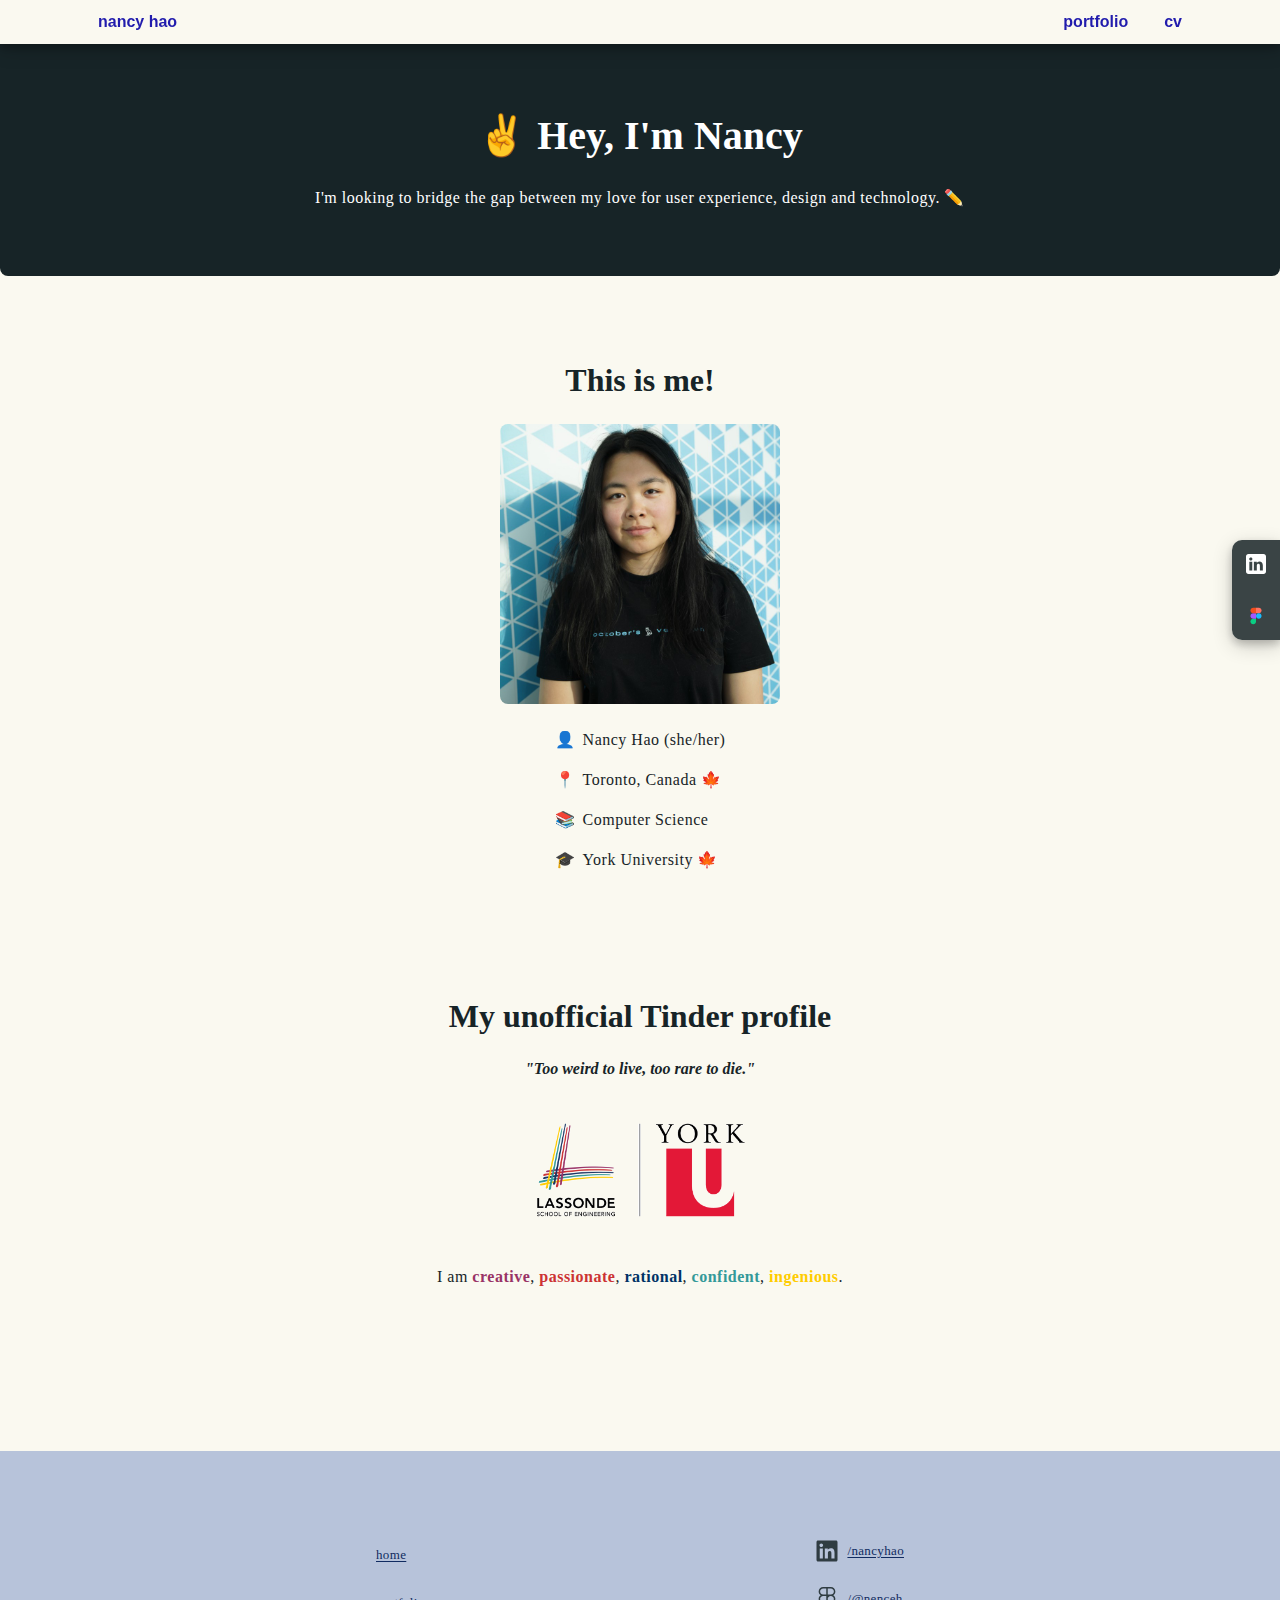
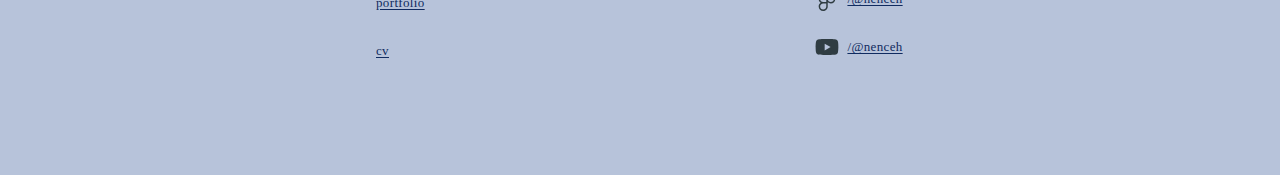
==== index.html @ 144ed4f7 "Initial migrate v2" ====
<!DOCTYPE html>
<html lang="en">
  <head>
    <meta charset="UTF-8">
    <meta name="viewport" content="width=device-width, initial-scale=1.0">
    <title>Nancy Hao | Welcome!</title>

    <link rel="stylesheet" href="css/styles.css">
    <script src="https://ajax.googleapis.com/ajax/libs/jquery/3.7.1/jquery.min.js"></script>
    <script type="text/javascript" src="js/global.js"></script>
    <link rel="icon" type="image/x-icon" href="images/icon/n.svg">
  </head>

  <header class = "topnav-container">
    <div class = "topnav">
      <a id = name href="index.html">nancy hao</a>
      <ul>
        <li> <a href="portfolio.html">portfolio</a>
        <li> <a href="cv.html">cv</a>
      </ul>
    </div>
  </header>
  
  <section id = "find-me">
    <ul class="flex-col">  
      <li><a href="https://www.linkedin.com/in/nancyhao/" target="_blank">
        <svg height="100%" style="fill-rule:evenodd;clip-rule:evenodd;stroke-linejoin:round;stroke-miterlimit:2;" version="1.1" viewBox="0 0 512 512" width="100%" xml:space="preserve" xmlns="http://www.w3.org/2000/svg" xmlns:serif="http://www.serif.com/" xmlns:xlink="http://www.w3.org/1999/xlink"><path d="M449.446,0c34.525,0 62.554,28.03 62.554,62.554l0,386.892c0,34.524 -28.03,62.554 -62.554,62.554l-386.892,0c-34.524,0 -62.554,-28.03 -62.554,-62.554l0,-386.892c0,-34.524 28.029,-62.554 62.554,-62.554l386.892,0Zm-288.985,423.278l0,-225.717l-75.04,0l0,225.717l75.04,0Zm270.539,0l0,-129.439c0,-69.333 -37.018,-101.586 -86.381,-101.586c-39.804,0 -57.634,21.891 -67.617,37.266l0,-31.958l-75.021,0c0.995,21.181 0,225.717 0,225.717l75.02,0l0,-126.056c0,-6.748 0.486,-13.492 2.474,-18.315c5.414,-13.475 17.767,-27.434 38.494,-27.434c27.135,0 38.007,20.707 38.007,51.037l0,120.768l75.024,0Zm-307.552,-334.556c-25.674,0 -42.448,16.879 -42.448,39.002c0,21.658 16.264,39.002 41.455,39.002l0.484,0c26.165,0 42.452,-17.344 42.452,-39.002c-0.485,-22.092 -16.241,-38.954 -41.943,-39.002Z"/></svg>
      </a>
  
      <li><a href="https://www.figma.com/@nenceh" target="_blank">
        <svg style="enable-background:new 0 0 3000 3000;" version="1.1" viewBox="0 0 3000 3000" xml:space="preserve" xmlns="http://www.w3.org/2000/svg" xmlns:xlink="http://www.w3.org/1999/xlink"><style type="text/css">
          .st0{fill:#0ACF83;}
          .st1{fill:#A259FF;}
          .st2{fill:#F24E1E;}
          .st3{fill:#FF7262;}
          .st4{fill:#1ABCFE;}
        </style><path class="st0" d="M1083.333374,2750c230,0,416.666626-186.666748,416.666626-416.666748v-416.666626h-416.666626  c-230.000061,0-416.666687,186.666626-416.666687,416.666626S853.333313,2750,1083.333374,2750z" id="path0_fill"/><path class="st1" d="M666.666687,1500c0-230,186.666626-416.666748,416.666687-416.666748H1500v833.333374  h-416.666626C853.333313,1916.666626,666.666687,1730,666.666687,1500z" id="path1_fill"/><path class="st2" d="M666.666687,666.666626C666.666687,436.666656,853.333313,250,1083.333374,250H1500  v833.333252h-416.666626C853.333313,1083.333252,666.666687,896.666626,666.666687,666.666626z" id="path1_fill_1_"/><path class="st3" d="M1500,250h416.666626c230.000122,0,416.666626,186.666656,416.666626,416.666626  s-186.666504,416.666626-416.666626,416.666626H1500V250z" id="path2_fill"/><path class="st4" d="M2333.333252,1500c0,230-186.666504,416.666626-416.666626,416.666626S1500,1730,1500,1500  s186.666626-416.666748,416.666626-416.666748S2333.333252,1270,2333.333252,1500z" id="path3_fill"/></svg>
      </a>
    </ul>
  </section>

  <body>
    <section class = "page-banner-container">
      <div class = "page-banner flex-col">
        <h1>✌ Hey, I'm Nancy</h1>
        <p> I'm looking to bridge the gap between my love for user experience, design and technology. ✏️</p>
      </div>
    </section>

    <div class = "body-content landing">
      <main class="flex-col">
        <section id = "about-me" class="flex-col">
          <h2 class="section-title">This is me!</h2>
          <section class="section-body">
            <div id="about-me-info">
              <ul class="flex-col">
                <li>Nancy Hao (she/her)</li>
                <li>Toronto, Canada 🍁</li>
                <li>Computer Science</li>
                <li>York University 🍁</li>
              </ul>
            </div>
            <figure id = "about-me-pic" class="media">
              <img src="images/headshot-2019.jpg" alt="A picture of me!">
              <!-- <figcaption></figcaption> -->
            </figure>
          </section>
        </section>

        <section id = "tinder-bio" class="flex-col">
          <h2 class="section-title">My unofficial Tinder profile</h2>
          <section class="section-body flex-col">
            <blockquote>"Too weird to live, too rare to die."</blockquote>
            <!-- <img src="/images/tinder-bio.png" id = "tinder-bio-pic" alt = "A collage of some of the things I love!"> </img> -->
            
            <figure class="media">
              <img src="images/lassonde-yu.png" id = "school-pic" alt = "The logo of the university I attend.">
              <!-- <figcaption></figcaption> -->
            </figure>
          
            <p>I am <span id = "creative"> creative</span>, <span id = "passionate">passionate</span>, <span id = "rational">rational</span>, <span id = "confident">confident</span>, <span id="ingenious">ingenious</span>.</p>
          </section>
        </section>
      </main>
    </div>

    <footer class = "footer">
      <div class="footer-sitemap">
        <nav class = "footer-primary">
          <ul>
            <li><a href="index.html">home</a></li>
            <li><a href="portfolio.html">portfolio</a></li>
            <li><a href="cv.html">cv</a></li>
          </ul>
        </nav>
        <nav class="footer-secondary">
          <ul>
            <li><a href="https://www.linkedin.com/in/nancyhao/" target="_blank" class="btn-icon"> <!-- linkedin -->
              <div class="btn-icon-padding">
                <svg xmlns="http://www.w3.org/2000/svg" viewBox="0 0 448 512"><path d="M416 32H31.9C14.3 32 0 46.5 0 64.3v383.4C0 465.5 14.3 480 31.9 480H416c17.6 0 32-14.5 32-32.3V64.3c0-17.8-14.4-32.3-32-32.3zM135.4 416H69V202.2h66.5V416zm-33.2-243c-21.3 0-38.5-17.3-38.5-38.5S80.9 96 102.2 96c21.2 0 38.5 17.3 38.5 38.5 0 21.3-17.2 38.5-38.5 38.5zm282.1 243h-66.4V312c0-24.8-.5-56.7-34.5-56.7-34.6 0-39.9 27-39.9 54.9V416h-66.4V202.2h63.7v29.2h.9c8.9-16.8 30.6-34.5 62.9-34.5 67.2 0 79.7 44.3 79.7 101.9V416z"/></svg>
              </div>
              /nancyhao
            </a></li>
            <li><a href="https://www.figma.com/@nenceh" target="_blank" class="btn-icon"> <!-- figma -->
              <div class="btn-icon-padding">
                <svg xmlns="http://www.w3.org/2000/svg" viewBox="0 0 384 512"><path d="M14 95.8C14 42.9 56.9 0 109.8 0H274.2C327.1 0 370 42.9 370 95.8C370 129.3 352.8 158.8 326.7 175.9C352.8 193 370 222.5 370 256C370 308.9 327.1 351.8 274.2 351.8H272.1C247.3 351.8 224.7 342.4 207.7 326.9V415.2C207.7 468.8 163.7 512 110.3 512C57.5 512 14 469.2 14 416.2C14 382.7 31.2 353.2 57.2 336.1C31.2 319 14 289.5 14 256C14 222.5 31.2 193 57.2 175.9C31.2 158.8 14 129.3 14 95.8zM176.3 191.6H109.8C74.2 191.6 45.4 220.4 45.4 256C45.4 291.4 74 320.2 109.4 320.4C109.5 320.4 109.7 320.4 109.8 320.4H176.3V191.6zM207.7 256C207.7 291.6 236.5 320.4 272.1 320.4H274.2C309.7 320.4 338.6 291.6 338.6 256C338.6 220.4 309.7 191.6 274.2 191.6H272.1C236.5 191.6 207.7 220.4 207.7 256zM109.8 351.8C109.7 351.8 109.5 351.8 109.4 351.8C74 352 45.4 380.8 45.4 416.2C45.4 451.7 74.6 480.6 110.3 480.6C146.6 480.6 176.3 451.2 176.3 415.2V351.8H109.8zM109.8 31.4C74.2 31.4 45.4 60.2 45.4 95.8C45.4 131.4 74.2 160.2 109.8 160.2H176.3V31.4H109.8zM207.7 160.2H274.2C309.7 160.2 338.6 131.4 338.6 95.8C338.6 60.2 309.7 31.4 274.2 31.4H207.7V160.2z"/></svg>
              </div>
              /@nenceh
            </a></li>
            <li><a href="https://www.youtube.com/@nenceh" target="_blank" class="btn-icon"> <!-- youtube -->
              <div class="btn-icon-padding">
                  <svg xmlns="http://www.w3.org/2000/svg" viewBox="0 0 576 512"><path d="M549.7 124.1c-6.3-23.7-24.8-42.3-48.3-48.6C458.8 64 288 64 288 64S117.2 64 74.6 75.5c-23.5 6.3-42 24.9-48.3 48.6-11.4 42.9-11.4 132.3-11.4 132.3s0 89.4 11.4 132.3c6.3 23.7 24.8 41.5 48.3 47.8C117.2 448 288 448 288 448s170.8 0 213.4-11.5c23.5-6.3 42-24.2 48.3-47.8 11.4-42.9 11.4-132.3 11.4-132.3s0-89.4-11.4-132.3zm-317.5 213.5V175.2l142.7 81.2-142.7 81.2z"/></svg>
              </div>
              /@nenceh
            </a></li>
          </ul>
        </nav>
      </div>
    </footer>
  </body>  
</html>
---- css/styles.css ----
@charset "UTF-8";
@media screen and (min-width: 892px) {
  .topnav a {
    font-size: 16px;
    font-weight: 800;
    line-height: 20px;
    letter-spacing: 0;
    font-family: "Verdana", "Geneva", "Tahoma", sans-serif;
  }
}
@media screen and (max-width: 891px) {
  .topnav a {
    font-size: 14px;
    font-weight: 800;
    line-height: 16px;
    letter-spacing: 0;
    font-family: "Verdana", "Geneva", "Tahoma", sans-serif;
  }
}
.topnav-container {
  position: fixed;
  width: 100%;
  top: 0;
  left: 0;
  background-color: #FAF9F0;
  box-shadow: 0 4px 8px 0 rgba(0, 0, 0, 0.2), 0 6px 20px 0 rgba(0, 0, 0, 0.19);
  z-index: 10;
  display: flex;
  align-content: center;
  justify-content: space-between;
}

.topnav {
  display: flex;
  align-items: center;
  justify-content: space-between;
  width: 100%;
  max-width: 1440px;
  padding: 0;
  margin: 0;
}
.topnav ul {
  display: flex;
  align-items: center;
  gap: 1em;
  list-style-type: none;
}
.topnav a {
  text-align: center;
  text-decoration: none;
  padding: 12px 10px;
}
.topnav a:hover, .topnav a :active {
  text-decoration: underline;
}
.topnav a.active {
  color: #172427;
  font-style: italic;
  text-decoration: underline;
}

/* GLOBAL */
*, :after, :before {
  margin: 0;
  padding: 0;
  box-sizing: border-box;
}

html {
  scroll-behavior: smooth;
}

#find-me {
  background-color: rgba(23, 36, 39, 0.85);
  border-radius: 10px 0 0 10px;
  position: fixed;
  right: 0;
  top: 60%;
  box-shadow: 0 4px 8px 0 rgba(0, 0, 0, 0.2), 0 6px 20px 0 rgba(0, 0, 0, 0.19);
  z-index: 1;
  padding: 0;
  transition: all 0.4s;
}
#find-me ul {
  gap: 4px;
  padding: 0;
  list-style-type: none;
}
#find-me ul li {
  line-height: 0;
  transition: background-color 0.3s ease;
  border-radius: 10px 0 0 10px;
}
#find-me ul li svg {
  margin: 12px;
  padding: 2px;
  height: 24px;
  width: 24px;
  fill: #FFF;
}
#find-me ul li:first-child {
  border-top-left-radius: 10px;
}
#find-me ul li:last-child {
  border-bottom-left-radius: 10px;
}
#find-me img {
  width: 24px;
  height: auto;
}

.page-banner {
  background-color: #172427;
  color: #FFF;
  text-align: center;
  border-radius: 0 0 8px 8px;
  transition: 0.4s ease-in;
  display: flex;
  justify-content: center;
  align-items: center;
}
.page-banner span {
  padding-bottom: 2px;
}
.page-banner span.highlight-1 {
  background: linear-gradient(to bottom, transparent 50%, lightcoral 50%);
}
.page-banner span.highlight-2 {
  background: linear-gradient(to bottom, transparent 50%, teal 50%);
}
.page-banner-items {
  justify-content: center;
  align-items: center;
}
.page-banner img {
  height: 100%;
  width: 100%;
  background-position: center;
  -o-object-fit: cover;
     object-fit: cover;
}
.page-banner ul.breadcrumbs {
  display: flex;
  list-style-type: none;
  justify-content: center;
}
.page-banner ul.breadcrumbs li {
  position: relative;
}
.page-banner ul.breadcrumbs li:not(:first-child):before {
  transition: border-left-color 0.4s ease-in;
  position: absolute;
  left: -16px;
  top: calc(50% - 6px);
  border-bottom: 6px solid transparent;
  border-left: 8px solid #FFF;
  border-top: 6px solid transparent;
  content: "";
}

.flex-col {
  display: flex;
  flex-flow: column;
}

.showcase {
  display: flex;
  flex-flow: column nowrap;
  justify-content: center;
  gap: 64px;
}

@media screen and (max-width: 480px) {
  .topnav-container {
    padding: 0 20px;
    position: absolute;
  }
  .body-content {
    justify-content: center;
    margin: 0 24px;
  }
}
@media screen and (min-width: 892px) {
  body {
    margin: 40px auto 0;
  }
  body .topnav-container, body p, body li, body img, body label {
    font-size: 16px;
    font-weight: 400;
    line-height: 28px;
    letter-spacing: 0.5px;
    font-family: "Trebuchet MS";
  }
  body h1 {
    font-size: 40px;
    font-weight: 800;
    line-height: 64px;
    letter-spacing: 0;
    font-family: "Trebuchet MS";
  }
  body h2 {
    font-size: 32px;
    font-weight: 800;
    line-height: 48px;
    letter-spacing: 0;
    font-family: "Trebuchet MS";
  }
  body h3 {
    font-size: 27px;
    font-weight: 800;
    line-height: 40px;
    letter-spacing: 0;
    font-family: "Trebuchet MS";
  }
  body h4 {
    font-size: 22px;
    font-weight: 800;
    line-height: 32px;
    letter-spacing: 0;
    font-family: "Trebuchet MS";
  }
  body h5 {
    font-size: 19px;
    font-weight: 800;
    line-height: 32px;
    letter-spacing: 0;
    font-family: "Trebuchet MS";
  }
  body h6 {
    font-size: 16px;
    font-weight: 800;
    line-height: 16px;
    letter-spacing: 0;
    font-family: "Trebuchet MS";
  }
  body button#to-top, body figcaption, body figcaption li, body ul.toggle-filters label, body sup, body .footer-primary li, body .footer-secondary a {
    font-size: 13px;
    font-weight: 400;
    line-height: 20px;
    letter-spacing: 0.35px;
    font-family: "Trebuchet MS";
  }
  svg {
    width: 24px;
    height: 24px;
  }
  .btn-icon, .btn-secondary, .btn-primary, button#to-top {
    font-size: 16px;
    font-weight: 800;
    line-height: 24px;
    letter-spacing: 0.5px;
    font-family: "Trebuchet MS";
    padding: 12px 20px;
  }
  .btn-icon svg, .btn-secondary svg, .btn-primary svg, button#to-top svg {
    top: calc(50% - 12px);
  }
  button#to-top {
    font-size: 13px;
    font-weight: 800;
    line-height: 20px;
    letter-spacing: 0.35px;
    font-family: "Trebuchet MS";
    padding: 10px 20px;
    bottom: 40px;
    right: 70px;
    gap: 4px;
  }
  button.panel-control {
    font-size: 13px;
    font-weight: 800;
    line-height: 20px;
    letter-spacing: 0.35px;
    font-family: "Trebuchet MS";
    padding: 8px 20px;
  }
  .body-content p, .extra p, figcaption, .panel-control, .panel-container, .section-body ul, .section-body ol, .section-body hr, div.gen-text {
    width: 100%;
  }
  main, .page-banner p.desc, .info-container > .info, .footer-sitemap {
    width: calc(6 * (100% + 24px) / 12 - 24px);
  }
  .topnav-container {
    padding: 0 88px;
  }
  .page-banner {
    padding: 64px 100px;
    gap: 16px;
  }
  .page-banner ul.breadcrumbs {
    gap: 26px;
  }
  .info-container #project-info {
    margin: 40px 0 120px;
  }
  .info-container .info {
    gap: 8px;
    margin: 40px 0 80px;
  }
  footer.footer {
    margin-top: 80px;
    padding: 80px 100px 100px;
  }
  footer.footer li {
    height: 48px;
  }
  .body-content {
    flex-direction: row-reverse;
    margin: 0 100px;
    gap: 24px;
    align-items: flex-start;
  }
  .body-content.landing {
    padding-top: 80px;
    padding-bottom: 80px;
  }
  .body-content main {
    gap: 120px;
  }
  .body-content main p.break {
    margin-top: 28px;
  }
  .body-content main p.disclaimer {
    padding: 40px 18px 24px;
    line-height: 32px;
    font-style: italic;
  }
  .body-content main span.highlight {
    padding-bottom: 2px;
    background: linear-gradient(to bottom, transparent 50%, #FCE04F 50%);
  }
  .body-content main section {
    scroll-margin-top: 64px;
    gap: 20px;
  }
  .body-content main section .section-body {
    gap: 16px;
  }
  .body-content main figure {
    padding: 24px 0;
  }
  .body-content main figure.media {
    gap: 12px;
  }
  .body-content main figure.restrict img {
    max-height: 600px;
  }
  .body-content ul, .body-content ol {
    gap: 16px;
    padding-left: 32px;
  }
  .body-content ul li, .body-content ol li {
    line-height: 24px;
  }
  .body-content ul ul, .body-content ul ol, .body-content ol ul, .body-content ol ol {
    width: 100%;
    gap: 8px;
    margin-top: 8px;
  }
  .body-content ul + p, .body-content ol + p {
    padding-top: 8px;
  }
  .body-content figcaption ul, .body-content figcaption ol {
    gap: 8px;
    padding-top: 8px;
    padding-bottom: 12px;
  }
  .body-content .toc {
    font-size: 16px;
    font-weight: 800;
    line-height: 28px;
    letter-spacing: 0.5px;
    font-family: "Trebuchet MS";
    top: 80px;
    position: sticky;
    padding-left: 64px;
  }
  .body-content .toc .toc-label {
    padding-bottom: 8px;
  }
  .body-content .toc ol {
    flex-flow: column nowrap;
    gap: 0;
    padding-left: 3px;
  }
  .body-content .toc ol li {
    font-size: 13px;
    font-weight: 800;
    line-height: 20px;
    letter-spacing: 0.35px;
    font-family: "Trebuchet MS";
    line-height: 16px;
    list-style-type: none;
  }
  .body-content .toc ol li::before {
    content: "";
    position: absolute;
    background-color: rgba(23, 36, 39, 0.55);
    width: 1px;
    top: 0;
    bottom: 0;
    left: 0;
  }
  .body-content .toc ol li a {
    vertical-align: top;
    padding: 12px 8px 12px 16px;
    min-height: 48px;
    text-decoration: none;
  }
  .body-content .toc ol li a.in-page-current {
    color: #211CAD;
  }
  .body-content .toc ol li a.in-page-current:after {
    content: "";
    position: absolute;
    background-color: #2E27F3;
    left: 0;
    top: 2px;
    bottom: 2px;
    width: 5px;
  }
  .body-content .toc ol, .body-content .toc li {
    width: -moz-fit-content;
    width: fit-content;
  }
  nav[role=navigation], .extra {
    width: calc(3 * (100% + 24px) / 12 - 24px);
  }
  .extra {
    align-self: flex-end;
  }
  .panel-container .panel {
    margin-top: 16px;
  }
  .entry-list {
    gap: 40px;
  }
  .entry-list .portfolio-entry {
    height: 200px;
    align-items: flex-end;
    justify-content: flex-end;
    border-radius: 8px;
    overflow: hidden;
    gap: 24px;
  }
  .entry-list .portfolio-entry figure {
    position: absolute;
    top: 0;
    left: 0;
    bottom: 0;
    right: 0;
  }
  .entry-list .portfolio-entry figure img {
    border-radius: 0;
    max-height: 100%;
  }
  .entry-list .portfolio-entry-info {
    justify-content: flex-end;
    z-index: 1;
    padding: 8px 16px;
    width: calc(5 * (100% + 24px) / 6 - 24px - 32px);
    height: 100%;
    background: linear-gradient(to left, rgba(0, 0, 0, 0.5) 50%, rgba(0, 0, 0, 0) 100%);
    color: white;
  }
  .entry-list .portfolio-entry-info .desc .fa {
    font-size: 18px;
  }
  .entry-list .portfolio-entry#fs_matcha figure svg {
    margin-left: 40px;
    width: 180px;
    height: 180px;
  }
  section#about-me .section-body {
    flex-direction: column-reverse;
    gap: 24px;
  }
  section#about-me .section-body #about-me-pic {
    width: 280px;
  }
  .early-regex .input {
    margin-top: 8px;
  }
  .early-regex .input input {
    padding: 8px;
    padding-left: 16px;
  }
  .early-regex-result {
    margin: 20px 16px 0;
  }
  #ts-albums .gen-text {
    height: 200px;
    padding: 16px 24px;
  }
  #ts-albums .gen-text #generate-lyric {
    font-size: 21px;
    font-weight: 600;
    line-height: 32px;
    letter-spacing: 1.5px;
    font-family: "Libre Bodoni", serif;
  }
  #yt-titles .gen-text {
    height: 280px;
    padding: 0 40px;
  }
  #yt-titles .gen-text #generate-title {
    font-size: 21px;
    font-weight: 600;
    line-height: 28px;
    letter-spacing: 0;
    font-family: "Roboto", "Arial", sans-serif;
    padding: 20px 4px 12px;
  }
  #yt-titles .gen-text #generate-views {
    font-size: 16px;
    font-weight: 400;
    line-height: 16px;
    letter-spacing: 0;
    font-family: "Roboto", "Arial", sans-serif;
    padding: 0 4px;
  }
  #yt-titles .gen-text .screen {
    border-radius: 12px;
    height: 120px;
  }
  #yt-titles .gen-text .control {
    padding: 16px 24px;
    border-top-width: 12px;
  }
  #yt-titles .gen-text .control div {
    gap: 16px;
  }
  #yt-titles .gen-text .control div svg {
    width: 20px;
    height: 20px;
  }
  ul.toggle-filters li {
    margin: 0;
    margin-right: 8px;
    line-height: 32px;
  }
  ul.toggle-filters li label {
    padding: 6px 12px;
  }
}
@media screen and (max-width: 1102px) {
  #project-info, nav[role=navigation], .page-banner p.desc, .info-container > .info, .section-title, .body-content p, .extra p, figcaption, .panel-container, .section-body ul, .section-body ol, .section-body hr, div.gen-text, .footer-sitemap {
    width: calc(6 * (100% + 24px) / 8 - 24px);
  }
  .info-container .info {
    margin-bottom: 0;
  }
  .body-content {
    flex-direction: column;
    align-items: center;
    gap: 64px;
  }
  .body-content main {
    width: 100%;
  }
  .body-content .toc {
    border: none;
    position: static;
    padding-left: 0;
  }
  .body-content .toc .toc-label {
    padding-bottom: 16px;
  }
  .body-content .toc ol {
    flex-flow: column wrap;
    max-height: 160px;
    gap: 0;
    justify-content: space-between;
    width: 100%;
    padding-left: 16px;
  }
  .body-content .toc ol li {
    flex: 1;
    min-width: 20%;
    width: auto;
    border: none;
    list-style-type: decimal;
  }
  .body-content .toc ol li::before {
    content: none;
  }
  .body-content .toc ol li a {
    padding: 0;
    text-decoration: underline;
  }
  .body-content .toc ol li a.in-page-current {
    color: #172427;
  }
  .body-content .toc ol li a.in-page-current:after {
    content: none;
  }
  .extra {
    width: 100%;
    align-self: flex-start;
  }
  section#about-me .section-body {
    flex-direction: row;
    gap: 40px;
  }
  section#about-me .section-body #about-me-pic {
    width: 260px;
  }
  .entry-list {
    padding-top: 80px;
    padding-bottom: 80px;
    width: 100%;
  }
  .entry-list .portfolio-entry {
    height: 200px;
    justify-content: flex-start;
  }
  .entry-list .portfolio-entry figure {
    height: 200px;
    position: static;
    width: calc(4 * (100% + 24px) / 8 - 24px);
  }
  .entry-list .portfolio-entry figure img {
    border-radius: 0;
    max-height: 100%;
  }
  .entry-list .portfolio-entry-info {
    justify-content: flex-start;
    padding: 8px 16px 0 0;
    width: calc(4 * (100% + 24px) / 8 - 24px);
    height: 100%;
    background: none;
    color: #172427;
  }
  .entry-list .portfolio-entry#fs_matcha figure {
    justify-content: center;
  }
  .entry-list .portfolio-entry#fs_matcha figure svg {
    width: 180px;
    height: 180px;
  }
}
@media screen and (max-width: 891px) {
  body {
    margin: 40px auto 0;
  }
  body .topnav-container, body p, body li, body img, body label {
    font-size: 14px;
    font-weight: 400;
    line-height: 24px;
    letter-spacing: 0.25px;
    font-family: "Trebuchet MS";
  }
  body h1 {
    font-size: 32px;
    font-weight: 800;
    line-height: 48px;
    letter-spacing: 0;
    font-family: "Trebuchet MS";
  }
  body h2 {
    font-size: 27px;
    font-weight: 800;
    line-height: 40px;
    letter-spacing: 0;
    font-family: "Trebuchet MS";
  }
  body h3 {
    font-size: 22px;
    font-weight: 800;
    line-height: 32px;
    letter-spacing: 0;
    font-family: "Trebuchet MS";
  }
  body h4 {
    font-size: 19px;
    font-weight: 800;
    line-height: 32px;
    letter-spacing: 0;
    font-family: "Trebuchet MS";
  }
  body h5 {
    font-size: 16px;
    font-weight: 800;
    line-height: 16px;
    letter-spacing: 0;
    font-family: "Trebuchet MS";
  }
  body h6 {
    font-size: 12px;
    font-weight: 800;
    line-height: 24px;
    letter-spacing: 0;
    font-family: "Trebuchet MS";
  }
  body figcaption, body figcaption li, body ul.toggle-filters label, body sup, body .footer-primary li, body .footer-secondary a {
    font-size: 11px;
    font-weight: 400;
    line-height: 16px;
    letter-spacing: 0.5px;
    font-family: "Trebuchet MS";
  }
  body #project-info, body nav[role=navigation], body .page-banner p.desc, body .info-container > .info, body .section-title, body .body-content p, body .extra p, body figcaption, body .panel-container, body .section-body ul, body .section-body ol, body .section-body hr, body div.gen-text, body .footer-sitemap {
    max-width: 499px;
    width: 100%;
  }
  svg {
    width: 16px;
    height: 16px;
  }
  .btn-icon, .btn-secondary, .btn-primary, button#to-top {
    font-size: 14px;
    font-weight: 800;
    line-height: 16px;
    letter-spacing: 0.5px;
    font-family: "Trebuchet MS";
    padding: 12px 16px;
  }
  .btn-icon svg, .btn-secondary svg, .btn-primary svg, button#to-top svg {
    top: calc(50% - 8px);
  }
  button#to-top {
    font-size: 11px;
    font-weight: 800;
    line-height: 16px;
    letter-spacing: 0.5px;
    font-family: "Trebuchet MS";
    gap: 4px;
    padding: 12px 20px;
    right: 16px;
    bottom: 16px;
  }
  button.panel-control {
    font-size: 11px;
    font-weight: 800;
    line-height: 16px;
    letter-spacing: 0.5px;
    font-family: "Trebuchet MS";
    padding: 8px 16px;
  }
  .topnav-container {
    padding: 0 70px;
  }
  .page-banner {
    padding: 40px 70px;
    gap: 8px;
  }
  .page-banner ul.breadcrumbs {
    gap: 27px;
  }
  .info-container {
    margin: 0 70px;
  }
  .info-container #project-info {
    margin: 24px 0 80px;
  }
  .info-container .info {
    margin-top: 24px;
    gap: 4px;
  }
  footer.footer {
    margin-top: 40px;
    padding: 40px 70px 80px;
  }
  footer.footer li {
    height: 40px;
  }
  .body-content {
    gap: 80px;
    margin: 0 70px;
  }
  .body-content.landing {
    padding-top: 40px;
    padding-bottom: 40px;
  }
  .body-content ul, .body-content ol {
    gap: 12px;
    padding-left: 28px;
  }
  .body-content ul ul, .body-content ul ol, .body-content ol ul, .body-content ol ol {
    gap: 4px;
    margin-top: 4px;
  }
  .body-content ul + p, .body-content ol + p {
    padding-top: 4px;
  }
  .body-content figcaption ul, .body-content figcaption ol {
    gap: 4px;
    padding-top: 4px;
    padding-bottom: 8px;
  }
  .body-content .toc {
    font-size: 14px;
    font-weight: 800;
    line-height: 24px;
    letter-spacing: 0.25px;
    font-family: "Trebuchet MS";
  }
  .body-content .toc li {
    font-size: 11px;
    font-weight: 800;
    line-height: 16px;
    letter-spacing: 0.5px;
    font-family: "Trebuchet MS";
  }
  .body-content .toc li a {
    height: 36px;
  }
  .body-content main {
    gap: 80px;
  }
  .body-content main p.break {
    margin-top: 24px;
  }
  .body-content main p.disclaimer {
    padding: 24px 16px 16px;
    line-height: 28px;
    font-style: italic;
  }
  .body-content main span.highlight {
    padding-bottom: 2px;
    background: linear-gradient(to bottom, transparent 48%, #FCE04F 48%);
  }
  .body-content main section {
    scroll-margin-top: 64px;
    gap: 16px;
  }
  .body-content main section .section-body {
    gap: 12px;
  }
  .body-content main figure {
    padding: 16px 0 24px;
  }
  .body-content main figure.media {
    gap: 8px;
  }
  .body-content main figure.restrict img {
    max-height: 500px;
  }
  section#about-me .section-body {
    gap: 24px;
  }
  section#about-me .section-body #about-me-pic {
    width: 200px;
  }
  .panel-container .panel {
    margin-top: 12px;
  }
  .early-regex .input {
    margin-top: 4px;
  }
  .early-regex .input input {
    padding: 8px;
    padding-left: 12px;
  }
  .early-regex-result {
    margin: 16px 12px 0;
  }
  #ts-albums .gen-text {
    height: 160px;
    padding: 8px 16px;
  }
  #ts-albums .gen-text #generate-lyric {
    font-size: 17px;
    font-weight: 600;
    line-height: 28px;
    letter-spacing: 1px;
    font-family: "Libre Bodoni", serif;
  }
  #yt-titles .gen-text {
    height: 220px;
    padding: 0 24px;
  }
  #yt-titles .gen-text #generate-title {
    font-size: 18px;
    font-weight: 600;
    line-height: 24px;
    letter-spacing: 0;
    font-family: "Roboto", "Arial", sans-serif;
    padding: 16px 4px 8px;
  }
  #yt-titles .gen-text #generate-views {
    font-size: 14px;
    font-weight: 400;
    line-height: 16px;
    letter-spacing: 0;
    font-family: "Roboto", "Arial", sans-serif;
    padding: 0 4px;
  }
  #yt-titles .gen-text .screen {
    border-radius: 8px;
    height: 80px;
  }
  #yt-titles .gen-text .control {
    padding: 12px 16px;
    border-top-width: 4px;
  }
  #yt-titles .gen-text .control div {
    gap: 12px;
  }
  ul.toggle-filters li {
    margin: 0;
    margin-right: 4px;
    line-height: 28px;
  }
  ul.toggle-filters li label {
    padding: 6px 12px;
  }
  .entry-list {
    padding-top: 40px;
    padding-bottom: 40px;
    gap: 40px;
  }
  .entry-list .portfolio-entry {
    gap: 20px;
    height: 180px;
    justify-content: flex-start;
  }
  .entry-list .portfolio-entry figure {
    height: 100%;
    position: static;
    width: calc(4 * (100% + 20px) / 8 - 20px);
  }
  .entry-list .portfolio-entry figure img {
    border-radius: 0;
    max-height: 100%;
  }
  .entry-list .portfolio-entry-info {
    justify-content: flex-start;
    padding: 8px 16px 0 0;
    width: calc(4 * (100% + 20px) / 8 - 20px);
    height: 100%;
    background: none;
    color: #172427;
  }
  .entry-list .portfolio-entry-info .desc .fa {
    font-size: 16px;
  }
  .entry-list .portfolio-entry#fs_matcha figure {
    justify-content: center;
  }
  .entry-list .portfolio-entry#fs_matcha figure svg {
    width: 164px;
    height: 164px;
  }
}
@media screen and (max-width: 631px) {
  .topnav-container {
    padding: 0 40px;
  }
  .page-banner {
    padding: 24px 40px;
  }
  .info-container {
    margin: 0 40px;
  }
  .info-container #project-info {
    margin: 24px 0 80px;
  }
  footer.footer {
    padding: 40px 40px 80px;
  }
  footer.footer .footer-secondary {
    padding-right: 24px;
  }
  section#about-me .section-body {
    flex-direction: column-reverse;
  }
  section#about-me .section-body #about-me-pic {
    max-width: 50%;
  }
  .body-content {
    margin: 0 40px;
  }
  .body-content .toc ol {
    max-height: 200px;
  }
  .entry-list {
    gap: 40px;
  }
  .entry-list .portfolio-entry {
    position: relative;
    height: 160px;
    align-items: flex-end;
    justify-content: flex-end;
  }
  .entry-list .portfolio-entry figure {
    width: 100%;
    position: absolute;
    top: 0;
    left: 0;
    bottom: 0;
    right: 0;
  }
  .entry-list .portfolio-entry-info {
    justify-content: flex-end;
    z-index: 1;
    padding: 8px 16px;
    width: calc(100% - 32px);
    height: 100%;
    background: linear-gradient(to left, rgba(0, 0, 0, 0.5) 50%, rgba(0, 0, 0, 0) 100%);
    color: #FFF;
  }
  .entry-list .portfolio-entry#fs_matcha figure {
    justify-content: flex-start;
  }
  .entry-list .portfolio-entry#fs_matcha figure svg {
    margin-left: 24px;
    width: 180px;
    height: 180px;
  }
}
@media screen and (max-width: 479px) {
  .topnav-container {
    padding: 0 24px;
  }
  .info-container {
    margin: 0 24px;
  }
  .info-container #project-info {
    margin: 24px 0 64px;
  }
  footer.footer {
    padding: 40px 24px 80px;
  }
  .body-content {
    margin: 0 24px;
  }
  #ts-albums .gen-text {
    height: 180px;
    padding: 16px;
  }
  #yt-titles .gen-text {
    height: 240px;
    padding: 0 16px;
  }
  section#about-me .section-body #about-me-pic {
    max-width: 60%;
  }
}
@media screen and (min-width: 1150px) {
  .toc ol {
    list-style-type: none;
    display: flex;
    flex-flow: column nowrap;
  }
}
@media (hover: hover), (-ms-high-contrast: none) and (pointer: fine) {
  a:hover {
    color: #736EF7;
  }
  .body-content nav.toc li a:hover {
    text-decoration: underline;
    color: #736EF7;
  }
  #find-me li:hover {
    background-color: #172427;
  }
  button#to-top:hover {
    background-color: #172427;
  }
  .page-banner:hover {
    background-color: #f69051;
    color: #172427;
  }
  .page-banner:hover span.highlight-1 {
    background: linear-gradient(to bottom, transparent 50%, #FCE04F 50%);
  }
  .page-banner:hover span.highlight-2 {
    background: linear-gradient(to bottom, transparent 50%, lightblue 50%);
  }
  .page-banner:hover ul.breadcrumbs li:before {
    border-left-color: #000;
  }
  .btn-primary:hover {
    background-color: #736EF7;
  }
  .entry-list .portfolio-entry:hover {
    box-shadow: 0 2px 8px 4px rgba(0, 0, 0, 0.3);
    border-radius: 0;
  }
  ul.toggle-filters label:active {
    letter-spacing: 0.8px;
  }
  footer a:hover {
    color: #736EF7;
  }
  footer a:hover svg {
    fill: #736EF7;
  }
}
/* BODY */
body {
  background-color: #FAF9F0;
  color: #172427;
  overflow-x: hidden;
  text-underline-offset: 2px;
}
body li a {
  display: inline-block;
}
body a {
  color: #211CAD;
  transition: color 0.3s;
}
body a:active {
  color: #736EF7;
}
body main ul {
  padding: 0 0 0 32px;
}
body main ul li > * {
  display: inline;
}
body main ul li::marker {
  vertical-align: bottom;
  color: #000;
}
body main code, body main pre {
  font-size: 0.9em;
  line-height: 24px;
  color: #5F161E;
  background-color: #B7C3DA;
  padding: 1px 4px 2px;
  width: 100%;
}

.info-container {
  align-items: center;
}
.info-container .info {
  display: flex;
  align-items: center;
}

.body-content {
  display: flex;
  justify-content: center;
  height: auto;
}
.body-content main section {
  align-items: center;
}
.body-content main section .section-body {
  align-items: center;
}
.body-content main section .section-title {
  text-align: center;
}
.body-content main figure {
  line-height: 0;
}
.body-content main figure, .body-content main figure iframe {
  width: 100%;
}
.body-content main figure .figma {
  height: 500px;
}
.body-content main figure.media {
  display: flex;
  flex-direction: column;
  align-items: center;
}
.body-content main figure img {
  width: 100%;
  height: auto;
  border-radius: 8px;
  -o-object-fit: cover;
     object-fit: cover;
}
.body-content main figure.restrict img {
  width: auto;
}
.body-content main .section-note {
  font-size: smaller;
  margin-top: 64px;
}
.body-content .toc, .body-content .extra {
  height: 100%;
}
.body-content ul, .body-content ol {
  display: flex;
  flex-direction: column;
}
.body-content .toc .toc-label {
  font-weight: bold;
  width: -moz-fit-content;
  width: fit-content;
}
.body-content .toc ol {
  display: flex;
  padding: 0 16px;
}
.body-content .toc ol li {
  text-underline-offset: 2px;
  font-weight: bold;
  position: relative;
}
.body-content .toc ol li:first-child:before {
  top: 2px;
}
.body-content .toc ol li:last-child:before {
  bottom: 2px;
}
.body-content .toc ol li a:active {
  text-decoration: underline;
  color: #736EF7;
}
.body-content .toc a {
  color: #172427;
}

.extra {
  display: flex;
  flex-direction: column;
  align-items: center;
}

.btn-icon, .btn-secondary, .btn-primary, button#to-top {
  display: flex;
  gap: 8px;
  border-radius: 8px;
  transition: all 0.4s;
  cursor: pointer;
}

button#to-top {
  position: fixed;
  align-items: center;
  border-radius: 100px;
  z-index: 1;
  background-color: rgba(23, 36, 39, 0.85);
  border: none;
  color: #FFF;
}
button#to-top svg {
  fill: #FFF;
}
button#to-top:active {
  background-color: #172427;
}

.btn-primary {
  background-color: #1E53BA;
  color: #FFF;
  border: none;
  box-shadow: 0 10px 18px -8px rgba(16, 43, 96, 0.45);
}
.btn-primary svg {
  fill: white;
}
.btn-primary:active {
  background-color: #736EF7;
}
.btn-primary.panel-control {
  position: relative;
  margin: 16px 0;
  border-radius: 80px;
  justify-content: center;
  cursor: pointer;
  width: 100%;
}
.btn-primary.panel-control svg {
  position: absolute;
  right: 10px;
  transform: rotate(0);
  transition: transform 0.8s;
}
.btn-primary.panel-control svg.rotate {
  transform: rotate(180deg);
}

.btn-secondary {
  background-color: #173D87;
  color: #FFF;
  border: none;
}
.btn-secondary svg {
  fill: white;
}

.btn-icon {
  padding: 0;
  border: none;
  border-radius: 64px;
  background: transparent;
}
.btn-icon-padding {
  padding: 8px;
  line-height: 0;
  transition: background-color 0.2s ease;
}

aside.back-to-top {
  visibility: hidden;
  opacity: 0;
  transition: opacity 0.4s;
}

.panel {
  display: none;
  width: 90%;
}
.panel-items, .panel-container {
  display: flex;
  flex-direction: column;
  align-items: center;
  gap: 16px;
}
.panel-items > *, .panel figcaption {
  width: 100% !important;
}

.early-regex {
  width: 100%;
}
.early-regex .input {
  display: flex;
  border: 1px solid #172427;
  gap: 4px;
}
.early-regex .input input {
  border: none;
  background: transparent;
  flex: 1;
}
.early-regex .input input:focus {
  outline: none;
  color: #172427;
}

section#about-me .section-body {
  display: flex;
  justify-content: center;
  align-items: center;
  width: 100%;
}
section#about-me .section-body #about-me-info ul {
  list-style: none;
  width: 100%;
  padding-left: 0;
}
section#about-me .section-body #about-me-info ul li {
  position: relative;
}
section#about-me .section-body #about-me-info ul li:before {
  display: inline-block;
  width: 18px;
  text-align: center;
  margin-right: 10px;
}
section#about-me .section-body #about-me-info ul li:nth-child(1):before {
  content: "👤";
}
section#about-me .section-body #about-me-info ul li:nth-child(2):before {
  content: "📍";
}
section#about-me .section-body #about-me-info ul li:nth-child(3):before {
  content: "📚";
}
section#about-me .section-body #about-me-info ul li:nth-child(4):before {
  content: "🎓";
}
section#about-me .section-body figure#about-me-pic {
  padding: 0;
}

#tinder-bio blockquote {
  font-style: italic;
  font-weight: 600;
}
#tinder-bio #school-pic {
  width: 40%;
  height: auto;
}
#tinder-bio span {
  font-weight: bold;
}
#tinder-bio span#creative {
  color: #993366;
}
#tinder-bio span#passionate {
  color: #cc3333;
}
#tinder-bio span#rational {
  color: #003366;
}
#tinder-bio span#confident {
  color: #339999;
}
#tinder-bio span#ingenious {
  color: #ffcc00;
}
#tinder-bio p {
  text-align: center;
}

.project-showcase {
  margin-left: 20%;
  line-height: 200%;
}
.project-showcase h2 {
  margin-top: 5%;
}
.project-showcase section {
  padding-top: 2%;
}

#project-info {
  scroll-margin-top: 64px;
  display: flex;
  justify-content: center;
  flex-wrap: wrap;
  gap: 16px 20px;
  text-align: center;
  margin: 0 var(--margin-desktop);
  font-family: monospace, "Courier New", Courier;
}

.project-info-item {
  min-width: 100px;
}
.project-info-item .subtitle {
  font-weight: bold;
}

.entry-list .portfolio-entry {
  position: relative;
  transition: all 0.4s;
  display: flex;
  flex-direction: row;
  border-radius: 8px;
  overflow: hidden;
  box-shadow: 2px 3px 8px 0 rgba(0, 0, 0, 0.2);
}
.entry-list .portfolio-entry:active {
  box-shadow: 0 2px 8px 4px rgba(0, 0, 0, 0.3);
  border-radius: 0;
}
.entry-list .portfolio-entry > a {
  position: absolute;
  top: 0px;
  right: 0px;
  bottom: 0px;
  left: 0px;
  z-index: 2;
}
.entry-list .portfolio-entry-info {
  text-align: end;
  gap: 8px;
}
.entry-list .portfolio-entry-info .desc {
  width: 100%;
}
.entry-list .portfolio-entry-thumbnail {
  padding: 0 !important;
}
.entry-list .portfolio-entry-thumbnail img {
  transition: all 0.4s;
  min-height: 100%;
}
.entry-list .portfolio-entry#fs_matcha figure {
  background-color: #B7C5C8;
  display: flex;
  align-items: center;
}
.entry-list .portfolio-entry#fs_matcha figure svg path {
  fill: #135842;
}

ul.toggle-filters {
  display: block;
  list-style: none;
  padding-left: 0;
}
ul.toggle-filters li {
  display: inline;
  padding: 0;
}
ul.toggle-filters li label {
  display: inline-block;
  outline: 1px solid #172427;
  outline-offset: -1px;
  border-radius: 16px;
  white-space: nowrap;
  -webkit-user-select: none;
     -moz-user-select: none;
          user-select: none;
  transition: all 0.4s;
  cursor: pointer;
  line-height: 100%;
  white-space: normal;
}
ul.toggle-filters li label:active {
  letter-spacing: 0.8px;
}
ul.toggle-filters li input[type=checkbox] {
  display: none;
}
ul.toggle-filters li input[type=checkbox]:checked + label {
  color: #172427;
}
ul.toggle-filters li input[type=checkbox][name=ts-album][id=ts-album10]:checked + label {
  outline: 2px solid #efc180;
  outline-offset: -2px;
  background-color: #efc180;
  color: #FFF;
}
ul.toggle-filters li input[type=checkbox][name=ts-album][id=ts-album13]:checked + label {
  outline: 2px solid #c788e5;
  outline-offset: -2px;
  background-color: #c788e5;
  color: #FFF;
}
ul.toggle-filters li input[type=checkbox][name=ts-album][id=ts-album11]:checked + label {
  outline: 2px solid #af2b1a;
  outline-offset: -2px;
  background-color: #af2b1a;
  color: #FFF;
}
ul.toggle-filters li input[type=checkbox][name=ts-album][id=ts-album14]:checked + label {
  outline: 2px solid #5c8bf4;
  outline-offset: -2px;
  background-color: #5c8bf4;
  color: #FFF;
}
ul.toggle-filters li input[type=checkbox][name=ts-album][id=ts-album6]:checked + label {
  outline: 2px solid #333341;
  outline-offset: -2px;
  background-color: #333341;
  color: #FFF;
}
ul.toggle-filters li input[type=checkbox][name=ts-album][id=ts-album7]:checked + label {
  outline: 2px solid #d3437d;
  outline-offset: -2px;
  background-color: #d3437d;
  color: #FFF;
}
ul.toggle-filters li input[type=checkbox][name=ts-album][id=ts-album8]:checked + label {
  outline: 2px solid #a5a5a5;
  outline-offset: -2px;
  background-color: #a5a5a5;
  color: #FFF;
}
ul.toggle-filters li input[type=checkbox][name=ts-album][id=ts-album9]:checked + label {
  outline: 2px solid #7f5a4a;
  outline-offset: -2px;
  background-color: #7f5a4a;
  color: #FFF;
}
ul.toggle-filters li input[type=checkbox][name=ts-album][id=ts-album12]:checked + label {
  outline: 2px solid #242e72;
  outline-offset: -2px;
  background-color: #242e72;
  color: #FFF;
}
ul.toggle-filters li input[type=checkbox][name=ts-album][id=ts-album15]:checked + label {
  outline: 2px solid #B0A999;
  outline-offset: -2px;
  background-color: #B0A999;
  color: #FFF;
}
ul.toggle-filters li input[type=checkbox][name=yt-channel]:checked + label {
  outline: 2px solid #B7C3DA;
  outline-offset: -2px;
  background-color: #B7C3DA;
  color: #102B60;
}

#ts-albums .gen-text {
  display: flex;
  justify-content: center;
  align-items: center;
  text-align: center;
  background-color: #172427;
  color: #FFF;
  font-style: italic;
}

#yt-titles .gen-text {
  background-color: #172427;
  color: #FAF9F0;
}
#yt-titles .gen-text .screen {
  justify-content: flex-end;
  background: linear-gradient(to top, #102B60 60%, rgba(0, 0, 0, 0) 90%);
}
#yt-titles .gen-text .control {
  display: flex;
  justify-content: space-between;
  width: 100%;
  border-top-style: solid;
  border-top-color: rgba(255, 255, 255, 0.7);
}
#yt-titles .gen-text .control svg {
  fill: #FFF;
}
#yt-titles .gen-text .control div {
  display: flex;
}

#dailyui {
  margin-top: 20%;
}

.daily-notes {
  font-style: italic;
  font-family: sans-serif;
  font-weight: 500;
}

.final-designs_img-title {
  padding-top: 10%;
  font-size: 1.2vw;
  text-align: left;
  font-style: italic;
  font-family: sans-serif;
  font-weight: 500;
}

.final-designs_dailyui {
  width: 100%;
  height: auto;
}

span.fitness {
  padding: 2px 8px;
  background-color: #000;
  font-weight: 600;
  border-radius: 8px;
  font-size: 80%;
  line-height: normal;
  letter-spacing: 1.2px;
}
span.move {
  color: #FA114F;
}
span.move-rest {
  color: #FF3288;
}
span.move-rest2 {
  color: #5AE6B5;
}
span.exercise {
  color: #A6FF00;
}
span.exercise-rest {
  color: #9EEF05;
}
span.exercise-rest2 {
  color: #A167FB;
}
span.stand {
  color: #00FFF6;
}
span.stand-rest {
  color: #3EDED8;
}
span.stand-rest2 {
  color: #FF5B66;
}

footer.footer {
  display: flex;
  justify-content: center;
  background: #B7C3DA;
}
footer.footer ul {
  list-style-type: none;
}
footer.footer ul li, footer.footer ul a {
  transition: color 0.4s ease;
  color: #102B60;
}
footer.footer .footer-sitemap {
  display: flex;
  justify-content: space-between;
}
footer.footer .footer-sitemap .footer-primary li, footer.footer .footer-sitemap .footer-secondary a {
  display: flex;
  align-items: center;
  gap: 0;
}
footer.footer svg {
  transition: fill 0.4s ease;
  fill: rgba(23, 36, 39, 0.85);
}
footer.footer a:active {
  color: #736EF7;
}
footer.footer a:active svg {
  fill: #736EF7;
}/*# sourceMappingURL=styles.css.map */
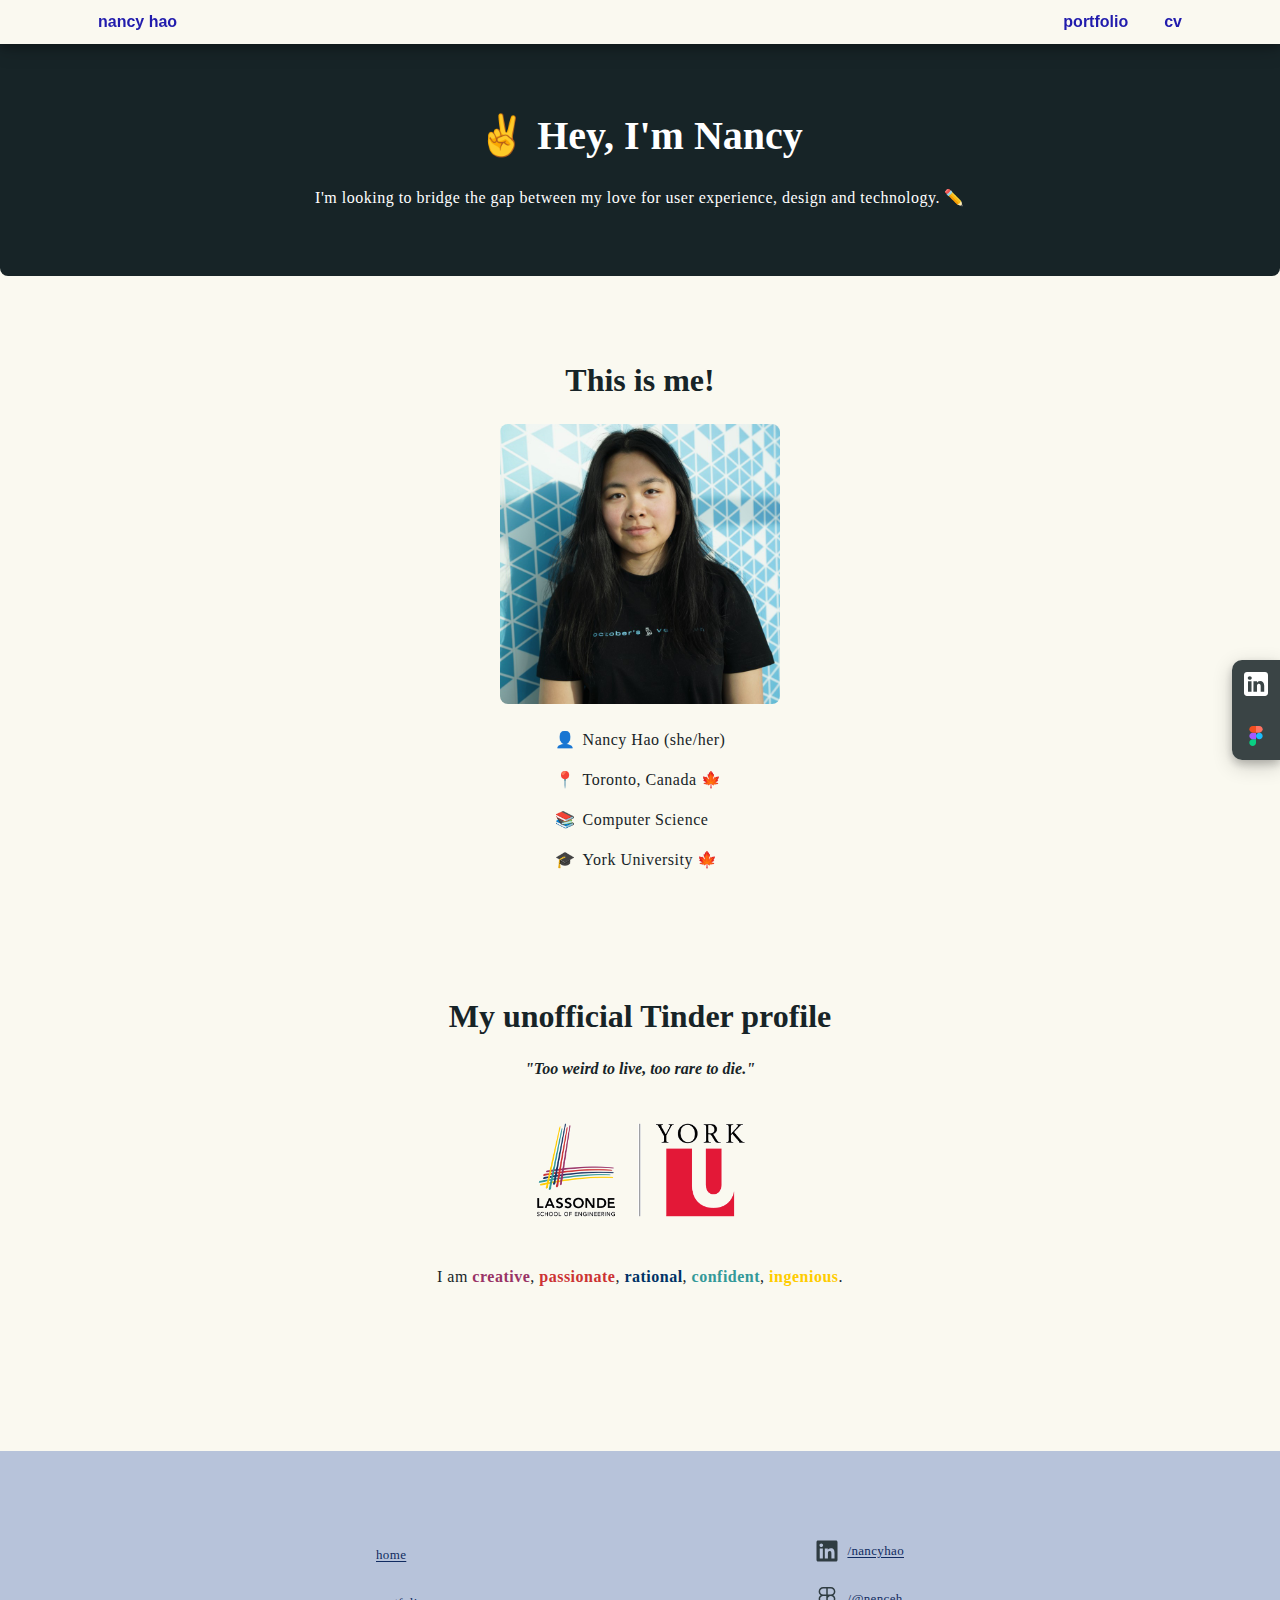
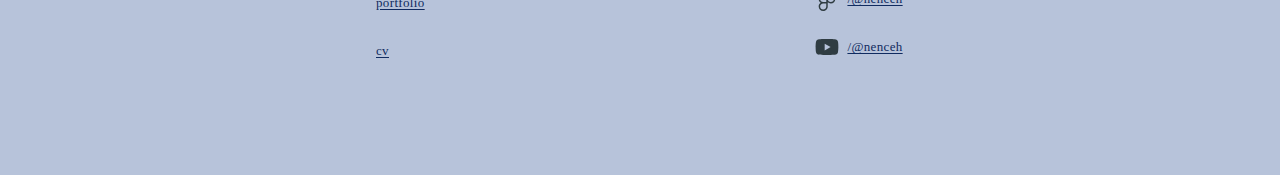
==== commit 048acea8: "Cleaned up some files & updated portfolio/firstsipmatcha-website" ====
--- a/index.html
+++ b/index.html
@@ -6,19 +6,22 @@
     <title>Nancy Hao | Welcome!</title>
 
     <link rel="stylesheet" href="css/styles.css">
-    <script src="https://ajax.googleapis.com/ajax/libs/jquery/3.7.1/jquery.min.js"></script>
+
+    <!-- ***** Google Hosted Libraries: https://developers.google.com/speed/libraries/?csw=1 ***** -->
+    <script src="https://cdnjs.cloudflare.com/ajax/libs/jquery/3.7.1/jquery.min.js"></script> 
+
     <script type="text/javascript" src="js/global.js"></script>
     <link rel="icon" type="image/x-icon" href="images/icon/n.svg">
   </head>
 
   <header class = "topnav-container">
-    <div class = "topnav">
-      <a id = name href="index.html">nancy hao</a>
+    <nav class = "topnav">
+      <a id="index" href="index.html">nancy hao</a>
       <ul>
-        <li> <a href="portfolio.html">portfolio</a>
-        <li> <a href="cv.html">cv</a>
+        <li><a id="portfolio" href="portfolio.html">portfolio</a></li>
+        <li> <a id="cv" href="cv.html">cv</a></li>
       </ul>
-    </div>
+    </nav>
   </header>
   
   <section id = "find-me">
@@ -83,39 +86,39 @@
         </section>
       </main>
     </div>
+  </body>
 
-    <footer class = "footer">
-      <div class="footer-sitemap">
-        <nav class = "footer-primary">
-          <ul>
-            <li><a href="index.html">home</a></li>
-            <li><a href="portfolio.html">portfolio</a></li>
-            <li><a href="cv.html">cv</a></li>
-          </ul>
-        </nav>
-        <nav class="footer-secondary">
-          <ul>
-            <li><a href="https://www.linkedin.com/in/nancyhao/" target="_blank" class="btn-icon"> <!-- linkedin -->
-              <div class="btn-icon-padding">
-                <svg xmlns="http://www.w3.org/2000/svg" viewBox="0 0 448 512"><path d="M416 32H31.9C14.3 32 0 46.5 0 64.3v383.4C0 465.5 14.3 480 31.9 480H416c17.6 0 32-14.5 32-32.3V64.3c0-17.8-14.4-32.3-32-32.3zM135.4 416H69V202.2h66.5V416zm-33.2-243c-21.3 0-38.5-17.3-38.5-38.5S80.9 96 102.2 96c21.2 0 38.5 17.3 38.5 38.5 0 21.3-17.2 38.5-38.5 38.5zm282.1 243h-66.4V312c0-24.8-.5-56.7-34.5-56.7-34.6 0-39.9 27-39.9 54.9V416h-66.4V202.2h63.7v29.2h.9c8.9-16.8 30.6-34.5 62.9-34.5 67.2 0 79.7 44.3 79.7 101.9V416z"/></svg>
-              </div>
-              /nancyhao
-            </a></li>
-            <li><a href="https://www.figma.com/@nenceh" target="_blank" class="btn-icon"> <!-- figma -->
-              <div class="btn-icon-padding">
-                <svg xmlns="http://www.w3.org/2000/svg" viewBox="0 0 384 512"><path d="M14 95.8C14 42.9 56.9 0 109.8 0H274.2C327.1 0 370 42.9 370 95.8C370 129.3 352.8 158.8 326.7 175.9C352.8 193 370 222.5 370 256C370 308.9 327.1 351.8 274.2 351.8H272.1C247.3 351.8 224.7 342.4 207.7 326.9V415.2C207.7 468.8 163.7 512 110.3 512C57.5 512 14 469.2 14 416.2C14 382.7 31.2 353.2 57.2 336.1C31.2 319 14 289.5 14 256C14 222.5 31.2 193 57.2 175.9C31.2 158.8 14 129.3 14 95.8zM176.3 191.6H109.8C74.2 191.6 45.4 220.4 45.4 256C45.4 291.4 74 320.2 109.4 320.4C109.5 320.4 109.7 320.4 109.8 320.4H176.3V191.6zM207.7 256C207.7 291.6 236.5 320.4 272.1 320.4H274.2C309.7 320.4 338.6 291.6 338.6 256C338.6 220.4 309.7 191.6 274.2 191.6H272.1C236.5 191.6 207.7 220.4 207.7 256zM109.8 351.8C109.7 351.8 109.5 351.8 109.4 351.8C74 352 45.4 380.8 45.4 416.2C45.4 451.7 74.6 480.6 110.3 480.6C146.6 480.6 176.3 451.2 176.3 415.2V351.8H109.8zM109.8 31.4C74.2 31.4 45.4 60.2 45.4 95.8C45.4 131.4 74.2 160.2 109.8 160.2H176.3V31.4H109.8zM207.7 160.2H274.2C309.7 160.2 338.6 131.4 338.6 95.8C338.6 60.2 309.7 31.4 274.2 31.4H207.7V160.2z"/></svg>
-              </div>
-              /@nenceh
-            </a></li>
-            <li><a href="https://www.youtube.com/@nenceh" target="_blank" class="btn-icon"> <!-- youtube -->
-              <div class="btn-icon-padding">
-                  <svg xmlns="http://www.w3.org/2000/svg" viewBox="0 0 576 512"><path d="M549.7 124.1c-6.3-23.7-24.8-42.3-48.3-48.6C458.8 64 288 64 288 64S117.2 64 74.6 75.5c-23.5 6.3-42 24.9-48.3 48.6-11.4 42.9-11.4 132.3-11.4 132.3s0 89.4 11.4 132.3c6.3 23.7 24.8 41.5 48.3 47.8C117.2 448 288 448 288 448s170.8 0 213.4-11.5c23.5-6.3 42-24.2 48.3-47.8 11.4-42.9 11.4-132.3 11.4-132.3s0-89.4-11.4-132.3zm-317.5 213.5V175.2l142.7 81.2-142.7 81.2z"/></svg>
-              </div>
-              /@nenceh
-            </a></li>
-          </ul>
-        </nav>
-      </div>
-    </footer>
-  </body>  
+  <footer class = "footer">
+    <div class="footer-sitemap">
+      <nav class = "footer-primary">
+        <ul>
+          <li><a href="index.html">home</a></li>
+          <li><a href="portfolio.html">portfolio</a></li>
+          <li><a href="cv.html">cv</a></li>
+        </ul>
+      </nav>
+      <nav class="footer-secondary">
+        <ul>
+          <li><a href="https://www.linkedin.com/in/nancyhao/" target="_blank" class="btn-icon"> <!-- linkedin -->
+            <div class="btn-icon-padding">
+              <svg xmlns="http://www.w3.org/2000/svg" viewBox="0 0 448 512"><path d="M416 32H31.9C14.3 32 0 46.5 0 64.3v383.4C0 465.5 14.3 480 31.9 480H416c17.6 0 32-14.5 32-32.3V64.3c0-17.8-14.4-32.3-32-32.3zM135.4 416H69V202.2h66.5V416zm-33.2-243c-21.3 0-38.5-17.3-38.5-38.5S80.9 96 102.2 96c21.2 0 38.5 17.3 38.5 38.5 0 21.3-17.2 38.5-38.5 38.5zm282.1 243h-66.4V312c0-24.8-.5-56.7-34.5-56.7-34.6 0-39.9 27-39.9 54.9V416h-66.4V202.2h63.7v29.2h.9c8.9-16.8 30.6-34.5 62.9-34.5 67.2 0 79.7 44.3 79.7 101.9V416z"/></svg>
+            </div>
+            /nancyhao
+          </a></li>
+          <li><a href="https://www.figma.com/@nenceh" target="_blank" class="btn-icon"> <!-- figma -->
+            <div class="btn-icon-padding">
+              <svg xmlns="http://www.w3.org/2000/svg" viewBox="0 0 384 512"><path d="M14 95.8C14 42.9 56.9 0 109.8 0H274.2C327.1 0 370 42.9 370 95.8C370 129.3 352.8 158.8 326.7 175.9C352.8 193 370 222.5 370 256C370 308.9 327.1 351.8 274.2 351.8H272.1C247.3 351.8 224.7 342.4 207.7 326.9V415.2C207.7 468.8 163.7 512 110.3 512C57.5 512 14 469.2 14 416.2C14 382.7 31.2 353.2 57.2 336.1C31.2 319 14 289.5 14 256C14 222.5 31.2 193 57.2 175.9C31.2 158.8 14 129.3 14 95.8zM176.3 191.6H109.8C74.2 191.6 45.4 220.4 45.4 256C45.4 291.4 74 320.2 109.4 320.4C109.5 320.4 109.7 320.4 109.8 320.4H176.3V191.6zM207.7 256C207.7 291.6 236.5 320.4 272.1 320.4H274.2C309.7 320.4 338.6 291.6 338.6 256C338.6 220.4 309.7 191.6 274.2 191.6H272.1C236.5 191.6 207.7 220.4 207.7 256zM109.8 351.8C109.7 351.8 109.5 351.8 109.4 351.8C74 352 45.4 380.8 45.4 416.2C45.4 451.7 74.6 480.6 110.3 480.6C146.6 480.6 176.3 451.2 176.3 415.2V351.8H109.8zM109.8 31.4C74.2 31.4 45.4 60.2 45.4 95.8C45.4 131.4 74.2 160.2 109.8 160.2H176.3V31.4H109.8zM207.7 160.2H274.2C309.7 160.2 338.6 131.4 338.6 95.8C338.6 60.2 309.7 31.4 274.2 31.4H207.7V160.2z"/></svg>
+            </div>
+            /@nenceh
+          </a></li>
+          <li><a href="https://www.youtube.com/@nenceh" target="_blank" class="btn-icon"> <!-- youtube -->
+            <div class="btn-icon-padding">
+                <svg xmlns="http://www.w3.org/2000/svg" viewBox="0 0 576 512"><path d="M549.7 124.1c-6.3-23.7-24.8-42.3-48.3-48.6C458.8 64 288 64 288 64S117.2 64 74.6 75.5c-23.5 6.3-42 24.9-48.3 48.6-11.4 42.9-11.4 132.3-11.4 132.3s0 89.4 11.4 132.3c6.3 23.7 24.8 41.5 48.3 47.8C117.2 448 288 448 288 448s170.8 0 213.4-11.5c23.5-6.3 42-24.2 48.3-47.8 11.4-42.9 11.4-132.3 11.4-132.3s0-89.4-11.4-132.3zm-317.5 213.5V175.2l142.7 81.2-142.7 81.2z"/></svg>
+            </div>
+            /@nenceh
+          </a></li>
+        </ul>
+      </nav>
+    </div>
+  </footer>
 </html>
--- a/css/styles.css
+++ b/css/styles.css
@@ -75,7 +75,6 @@
   border-radius: 10px 0 0 10px;
   position: fixed;
   right: 0;
-  top: 60%;
   box-shadow: 0 4px 8px 0 rgba(0, 0, 0, 0.2), 0 6px 20px 0 rgba(0, 0, 0, 0.19);
   z-index: 1;
   padding: 0;
@@ -92,10 +91,6 @@
   border-radius: 10px 0 0 10px;
 }
 #find-me ul li svg {
-  margin: 12px;
-  padding: 2px;
-  height: 24px;
-  width: 24px;
   fill: #FFF;
 }
 #find-me ul li:first-child {
@@ -109,7 +104,7 @@
   height: auto;
 }
 
-.page-banner {
+body .page-banner {
   background-color: #172427;
   color: #FFF;
   text-align: center;
@@ -119,35 +114,35 @@
   justify-content: center;
   align-items: center;
 }
-.page-banner span {
+body .page-banner span {
   padding-bottom: 2px;
 }
-.page-banner span.highlight-1 {
+body .page-banner span.highlight-1 {
   background: linear-gradient(to bottom, transparent 50%, lightcoral 50%);
 }
-.page-banner span.highlight-2 {
+body .page-banner span.highlight-2 {
   background: linear-gradient(to bottom, transparent 50%, teal 50%);
 }
-.page-banner-items {
+body .page-banner-items {
   justify-content: center;
   align-items: center;
 }
-.page-banner img {
+body .page-banner img {
   height: 100%;
   width: 100%;
   background-position: center;
   -o-object-fit: cover;
      object-fit: cover;
 }
-.page-banner ul.breadcrumbs {
+body .page-banner ul.breadcrumbs {
   display: flex;
   list-style-type: none;
   justify-content: center;
 }
-.page-banner ul.breadcrumbs li {
+body .page-banner ul.breadcrumbs li {
   position: relative;
 }
-.page-banner ul.breadcrumbs li:not(:first-child):before {
+body .page-banner ul.breadcrumbs li:not(:first-child):before {
   transition: border-left-color 0.4s ease-in;
   position: absolute;
   left: -16px;
@@ -163,13 +158,6 @@
   flex-flow: column;
 }
 
-.showcase {
-  display: flex;
-  flex-flow: column nowrap;
-  justify-content: center;
-  gap: 64px;
-}
-
 @media screen and (max-width: 480px) {
   .topnav-container {
     padding: 0 20px;
@@ -181,6 +169,16 @@
   }
 }
 @media screen and (min-width: 892px) {
+  #find-me {
+    bottom: 140px;
+  }
+  #find-me a {
+    padding: 12px;
+  }
+  #find-me a svg {
+    height: 24px;
+    width: 24px;
+  }
   body {
     margin: 40px auto 0;
   }
@@ -640,6 +638,16 @@
   }
 }
 @media screen and (max-width: 891px) {
+  #find-me {
+    bottom: 164px;
+  }
+  #find-me a {
+    padding: 9px;
+  }
+  #find-me a svg {
+    height: 18px;
+    width: 18px;
+  }
   body {
     margin: 40px auto 0;
   }
@@ -1010,6 +1018,17 @@
   }
 }
 @media screen and (max-width: 479px) {
+  #find-me {
+    bottom: 124px;
+    right: 1px;
+  }
+  #find-me a {
+    padding: 8px;
+  }
+  #find-me a svg {
+    height: 16px;
+    width: 16px;
+  }
   .topnav-container {
     padding: 0 24px;
   }
@@ -1035,6 +1054,12 @@
   }
   section#about-me .section-body #about-me-pic {
     max-width: 60%;
+  }
+  .entry-list .portfolio-entry {
+    height: 200px;
+  }
+  .entry-list .portfolio-entry-info {
+    width: calc(100% - 8px);
   }
 }
 @media screen and (min-width: 1150px) {
@@ -1166,9 +1191,6 @@
   border-radius: 8px;
   -o-object-fit: cover;
      object-fit: cover;
-}
-.body-content main figure.restrict img {
-  width: auto;
 }
 .body-content main .section-note {
   font-size: smaller;
